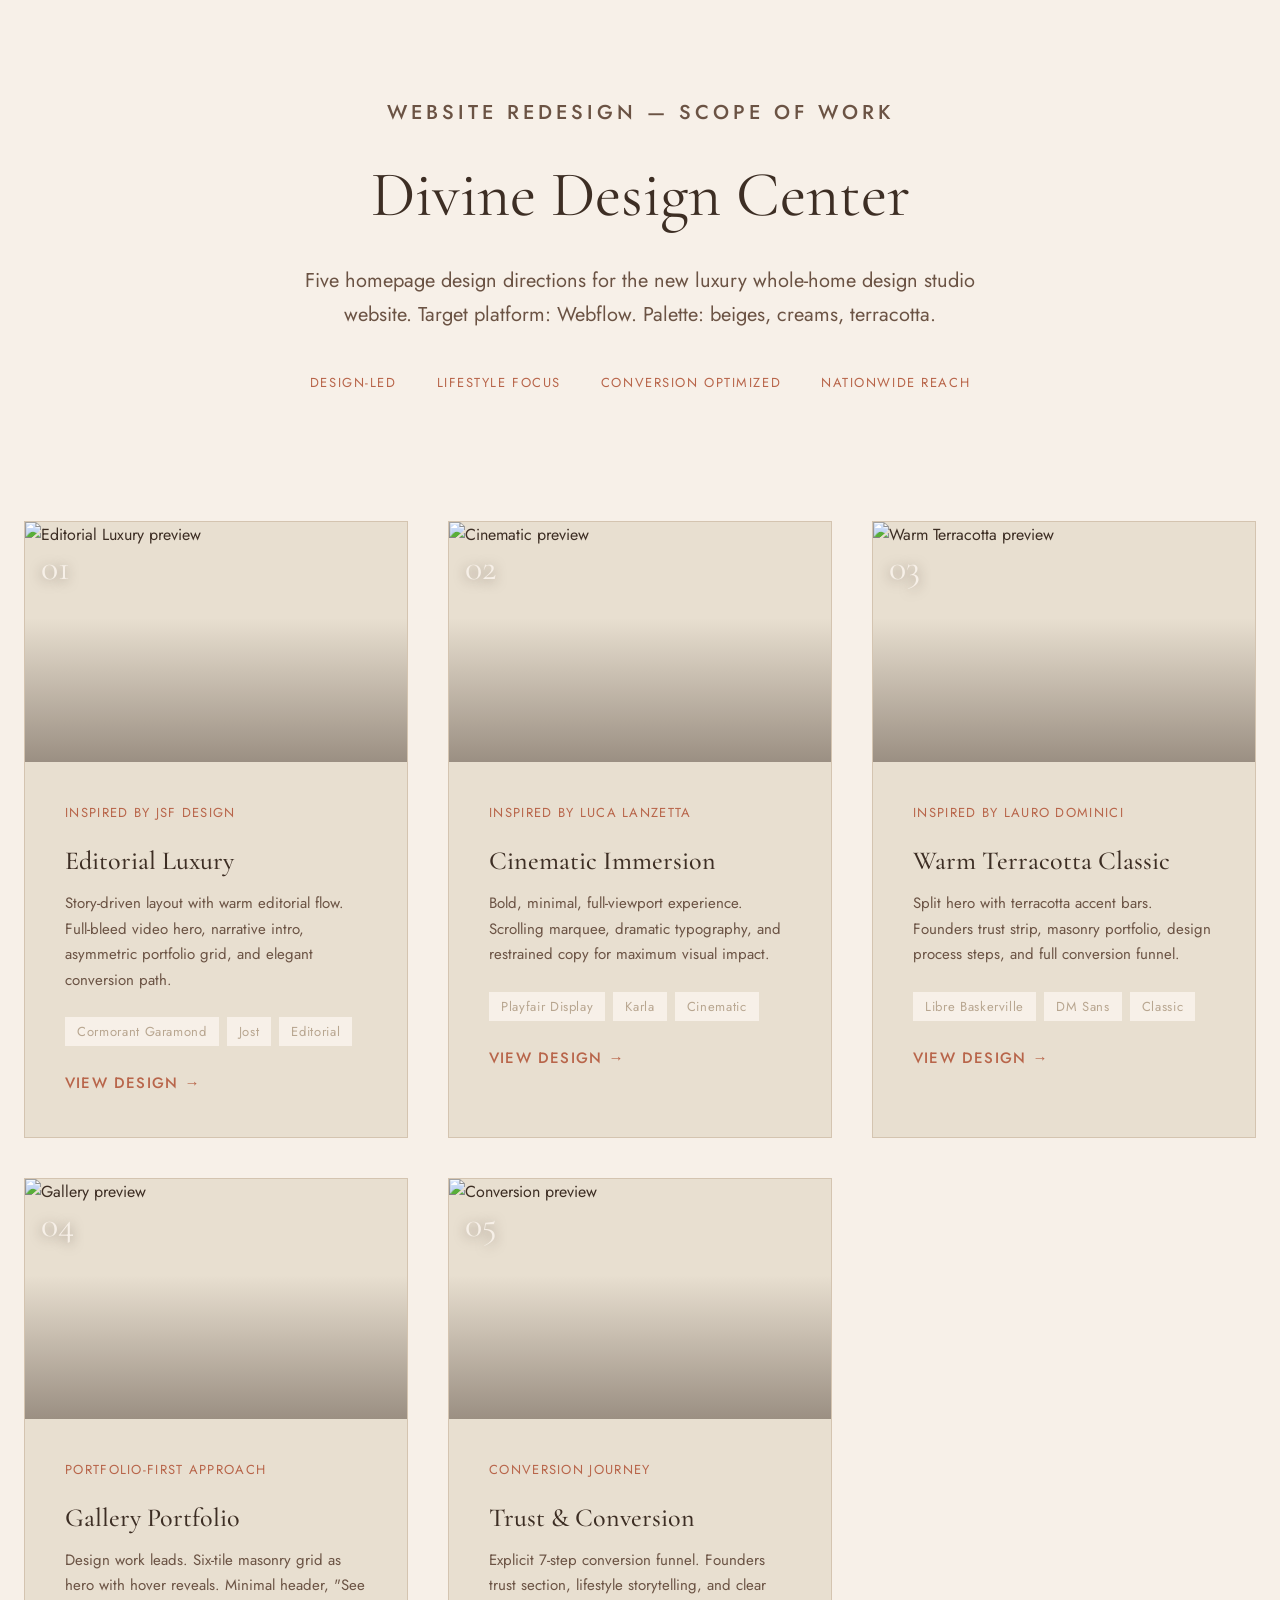
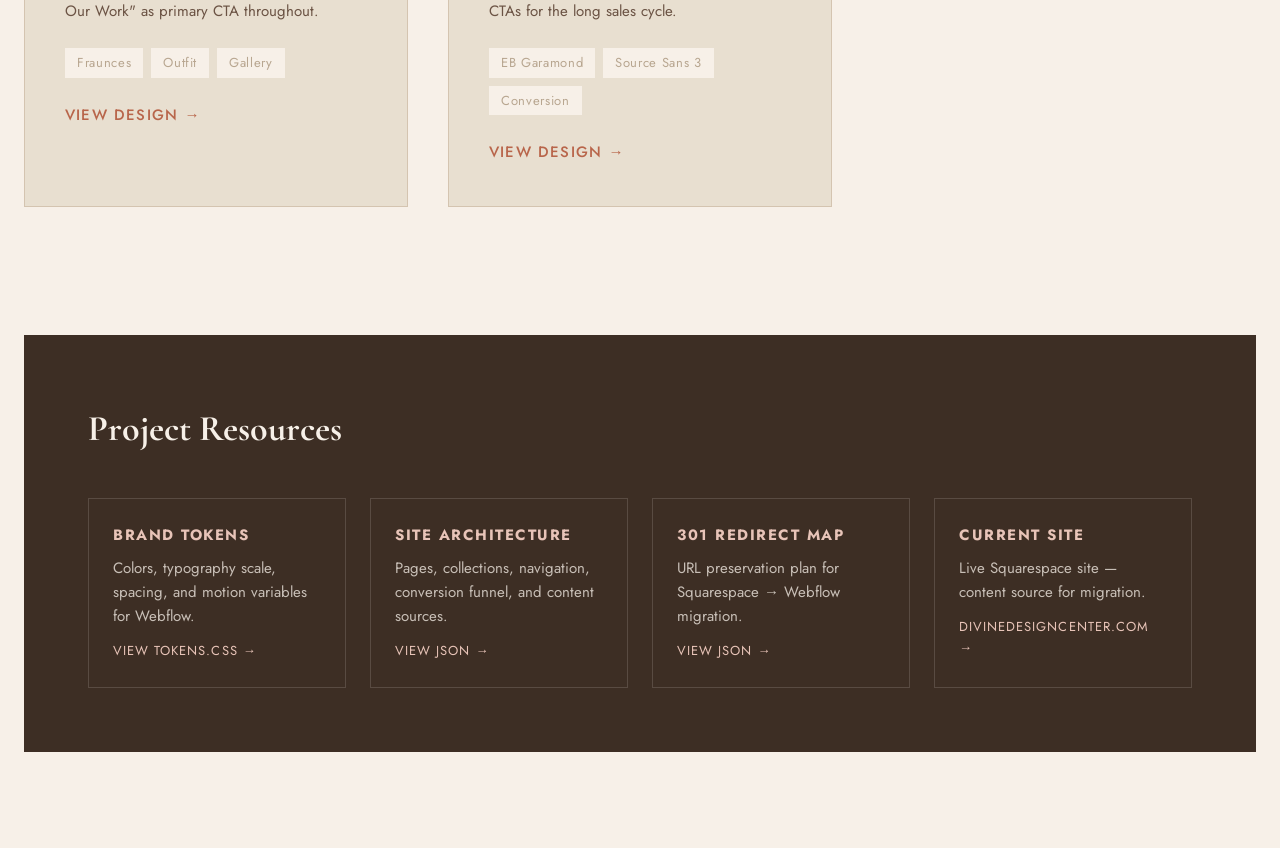
==== index.html @ a0a17015 "Add Divine Design Center website redesign mockups with five homepage design options, shared brand sy" ====
<!DOCTYPE html>
<html lang="en">
<head>
  <meta charset="UTF-8">
  <meta http-equiv="refresh" content="0; url=/designs/">
  <meta name="viewport" content="width=device-width, initial-scale=1.0">
  <title>Divine Design Center</title>
  <link rel="canonical" href="/designs/">
  <script>location.replace('/designs/');</script>
</head>
<body>
  <p><a href="/designs/">Divine Design Center — Design Options</a></p>
</body>
</html>
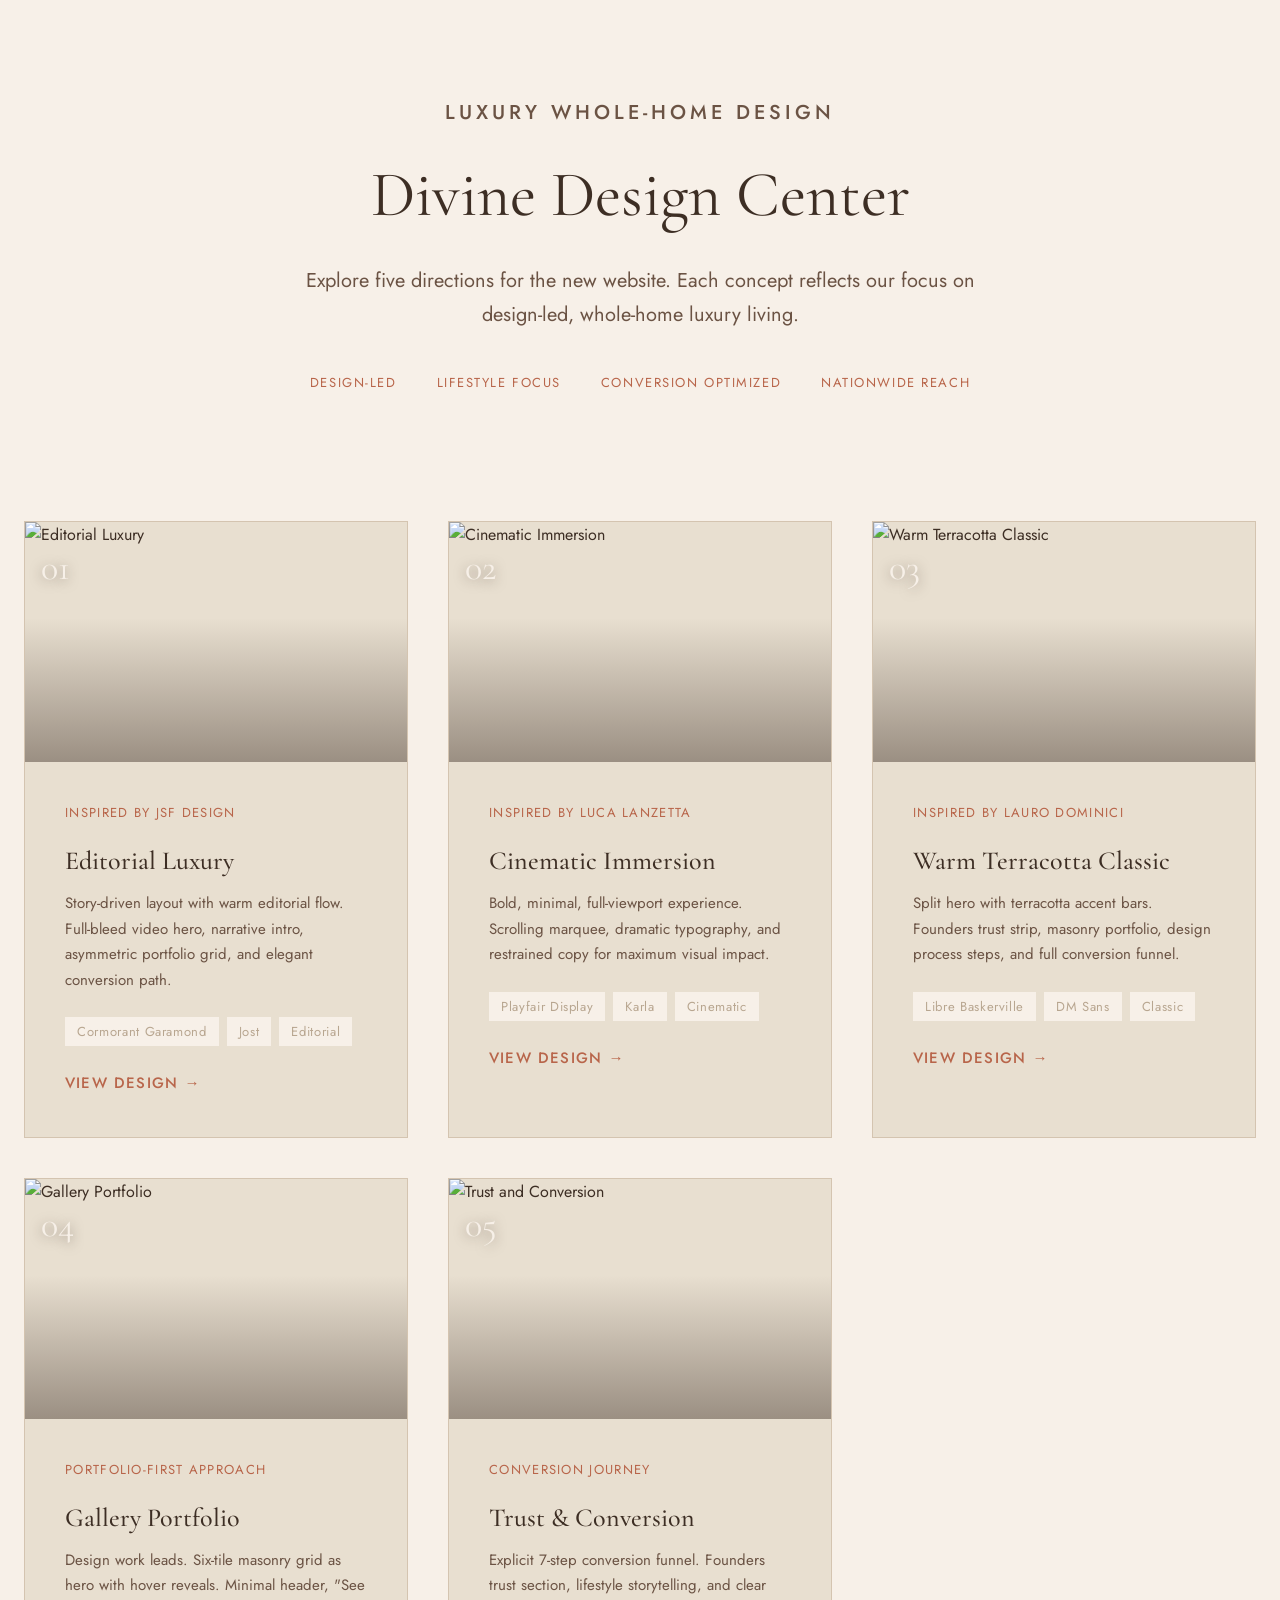
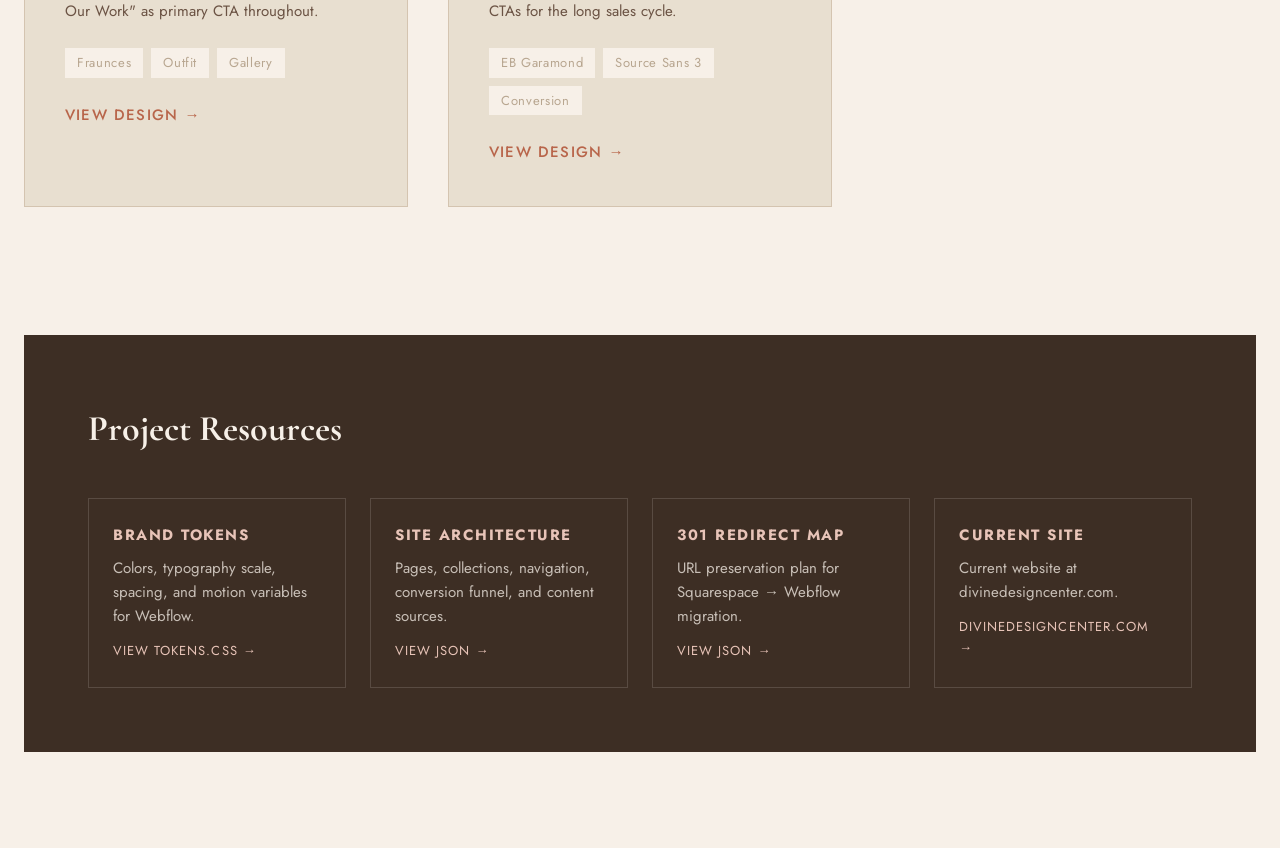
==== commit 57a1cd0b: "Remove AI-style em-dashes and internal mockup labels from user-facing copy. Co-authored-by: Cursor <" ====
--- a/index.html
+++ b/index.html
@@ -9,6 +9,6 @@
   <script>location.replace('/designs/');</script>
 </head>
 <body>
-  <p><a href="/designs/">Divine Design Center — Design Options</a></p>
+  <p><a href="/designs/">Divine Design Center</a></p>
 </body>
 </html>
